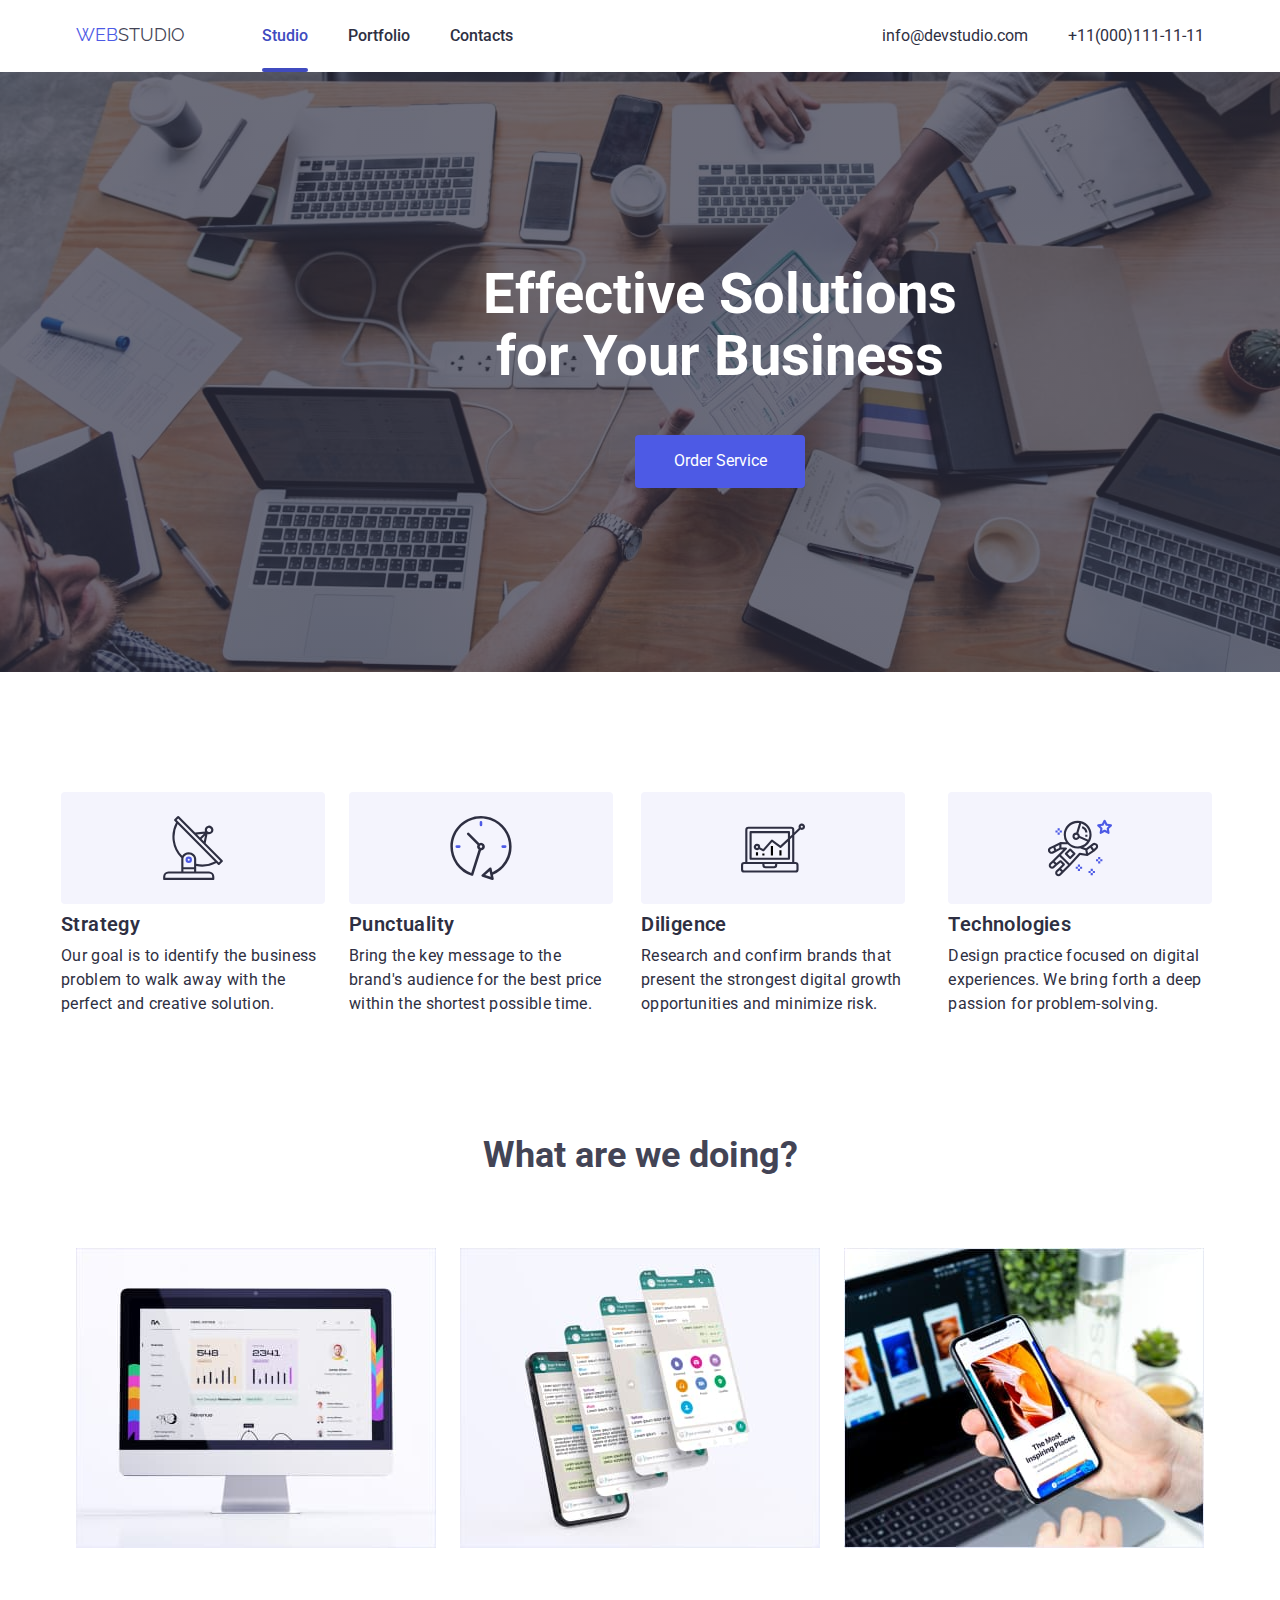
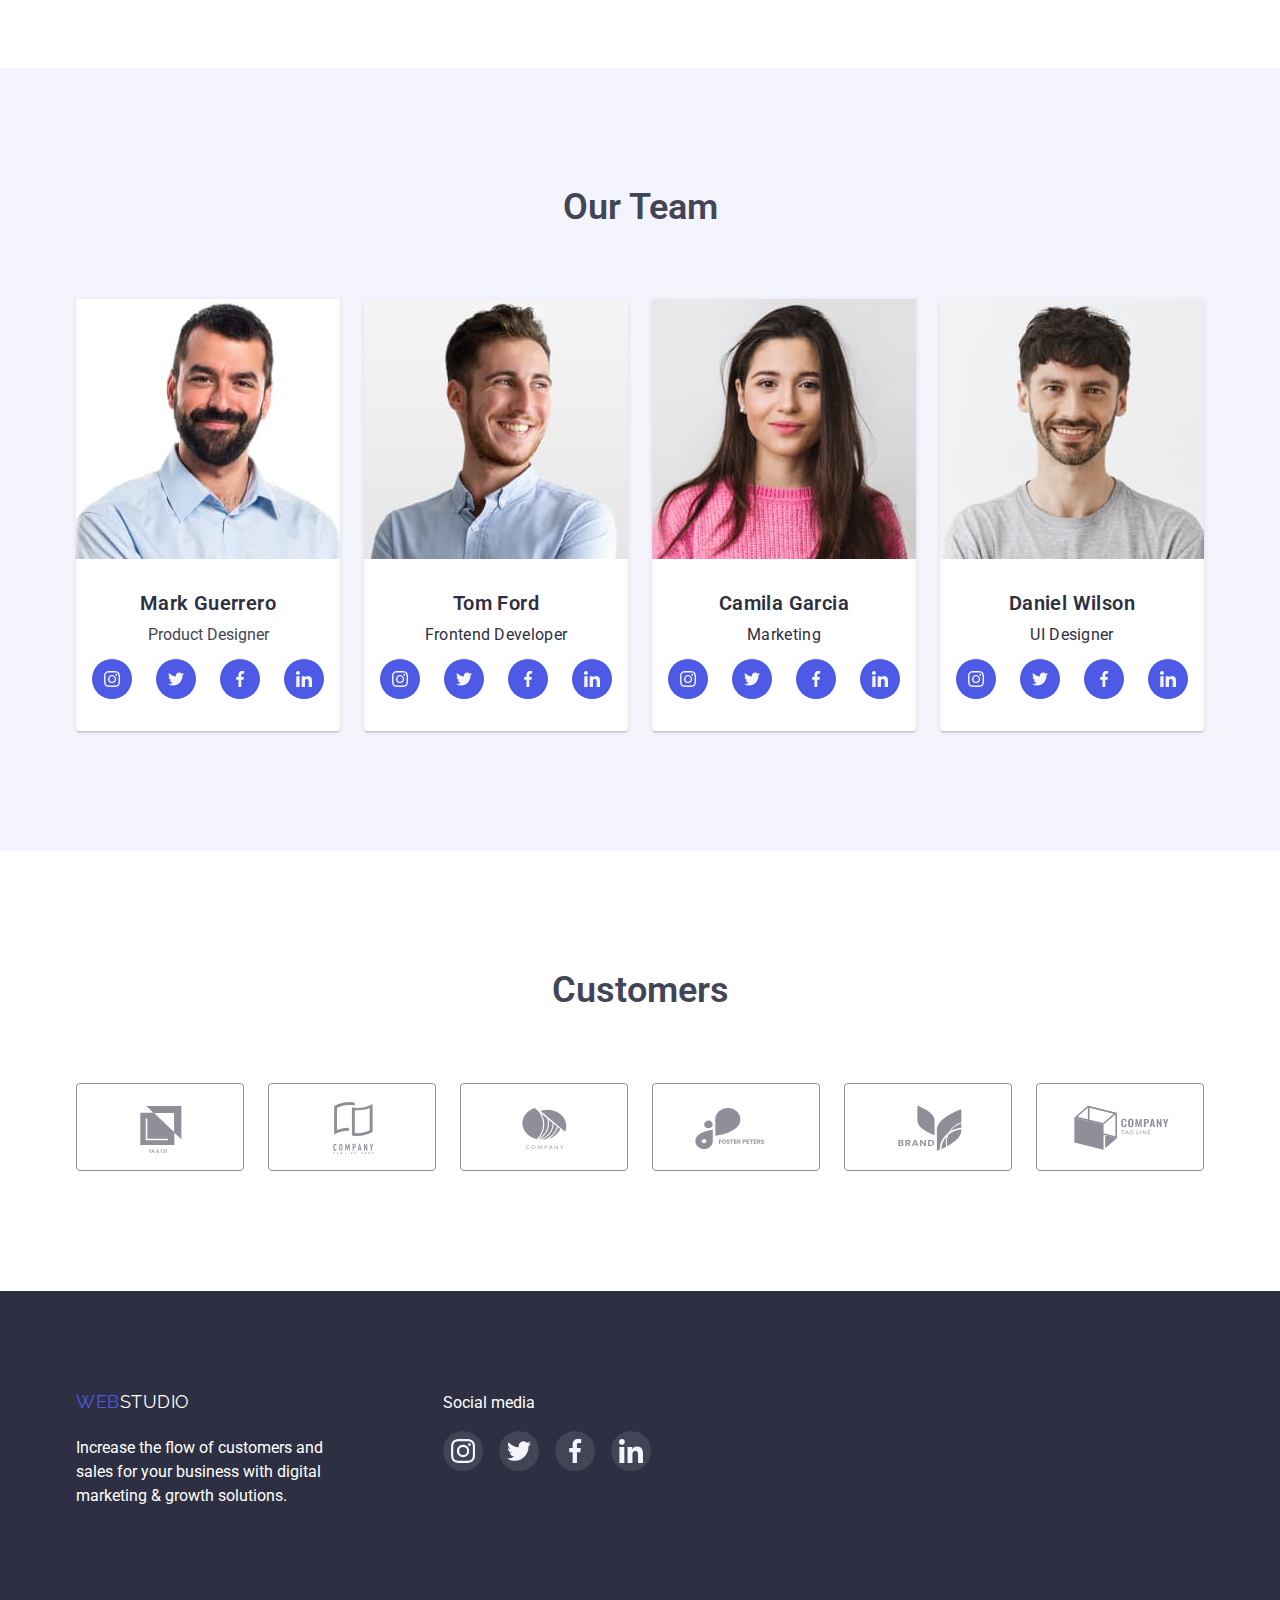
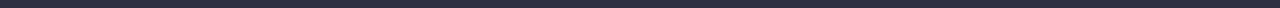
==== index.html @ 30483688 "hw6" ====
<!DOCTYPE html>
<html lang="en">

<head>
    <meta charset="UTF-8">
    <meta http-equiv="X-UA-Compatible" content="IE=edge">
    <meta name="viewport" content="width=device-width, initial-scale=1.0">
    <link rel="preconnect" href="https://fonts.googleapis.com">
    <link rel="preconnect" href="https://fonts.gstatic.com" crossorigin>
    <link
        href="https://fonts.googleapis.com/css2?family=Raleway:wght@800&family=Roboto:wght@400;500;700;900&display=swap"
        rel="stylesheet">
    <link rel="stylesheet"
        href="https://cdnjs.cloudflare.com/ajax/libs/modern-normalize/1.1.0/modern-normalize.min.css" />
    <link rel="stylesheet" href="./css/styles.css">
    <title>Cтудія</title>
</head>

<body>
    <!-- header -->

    <header class="top-line">

        <!-- webstudio -->
        <div class="container">

            <a class="link logo" href="./index.html"><span class="web">WEB</span><span class="studio">STUDIO</span></a>

            <!-- navigation -->

            <nav class="navinline">

                <ul class="navigation-list list">
                    <li class="nav-list-item">
                        <a class="link nav-link active" href="./index.html"><span class="nav-item">Studio</span></a>
                    </li>
                    <li class="nav-list-item">
                        <a class="link nav-link" href="./porfolio.html"><span class="nav-item">Portfolio</span></a>
                    </li>
                    <li class="nav-list-item">
                        <a class="link nav-link" href="/"><span class="nav-item">Contacts</span></a>
                    </li>
                </ul>
            </nav>

            <!-- adress -->

            <ul class="list adress-list">
                <li class="adress-list-item">
                    <a class="link adress-link" href="mailto:info@devstudio.com"><span
                            class="e-mail">info@devstudio.com</span></a>
                </li>
                <li class="adress-list-item">
                    <a class="link adress-link" href="tel:+11(000)1111111"><span
                            class="tel">+11(000)111-11-11</span></a>
                </li>

            </ul>

        </div>


    </header>

    <main>

        <!-- hero -->

        <section class="studio-hero overlay">
            <div class="container">
                <h1 class="studio-hero-header">
                    Effective Solutions <br> for Your Business
                </h1>
                <button data-modal-open type="button" class="button-order-service">
                    Order Service
                </button>
            </div>

            <div data-modal class="backdrop is-hidden">
                <div class="modal">
                    <button data-modal-close type="button" class="modal-button-closer">
                        <svg class="cross">
                            <use href="./img/upd_symbol.svg#icon_cross"></use>
                        </svg>
                    </button>
                    <p class="modal-content">Work in progress!</p>
                </div>

            </div>
        </section>

        <!-- features -->
        <section class="section-features">
            <div class="container">

                <h2 class="invisible-header">features
                </h2>
                <ul class="list feature-list">

                    <li class="feature-list-item">
                        <div class="feature-img">
                            <svg class="icon-feature">
                                <use href="./img/symbol_svg.svg#icon_antenna"></use>
                            </svg>
                        </div>
                        <h3 class="list-header">Strategy</h3>
                        <p class="list-text">Our goal is to identify the business
                            problem to walk away with the perfect and creative solution. </p>
                    </li>
                    <li class="feature-list-item icon-clock">
                        <div class="feature-img">
                            <svg class="icon-feature">
                                <use href="./img/symbol_svg.svg#icon_clock"></use>
                            </svg>
                        </div>
                        <h3 class="list-header">Punctuality</h3>
                        <p class="list-text">Bring the key message to the brand's audience for the best price within the
                            shortest possible
                            time.</p>
                    </li>
                    <li class="feature-list-item icon-diagram">
                        <div class="feature-img">
                            <svg class="icon-feature">
                                <use href="./img/symbol_svg.svg#icon_diagram"></use>
                            </svg>
                        </div>
                        <h3 class="list-header">Diligence</h3>
                        <p class="list-text">Research and confirm brands that present the strongest digital growth
                            opportunities and minimize
                            risk.</p>
                    </li>
                    <li class="feature-list-item icon-astronaut">
                        <div class="feature-img">
                            <svg class="icon-feature">
                                <use href="./img/symbol_svg.svg#icon_astronaut"></use>
                            </svg>
                        </div>
                        <h3 class="list-header">Technologies</h3>
                        <p class="list-text">Design practice focused on digital experiences. We bring forth a deep
                            passion
                            for
                            problem-solving.</p>
                    </li>
                </ul>
            </div>

        </section>

        <section class="section-what">
            <div class="container">
                <h3 class="what-text">What are we doing?</h3>
                <ul class="list what-list">
                    <li class="what-list-item">
                        <img src="./img/image_1.jpg" alt="PC app" width="360">
                    </li>
                    <li class="what-list-item">
                        <img src="./img/image_2.jpg" alt="Mobile app" width="360">
                    </li>
                    <li class="what-list-item">
                        <img src="./img/image_3.jpg" alt="Crossplatform app" width="360">
                    </li>
                </ul>
            </div>

        </section>

        <section class="our-team">
            <div class="container">
                <h2 class="our-team-text">Our Team</h2>
                <ul class="list team-list">
                    <li class="team-member">
                        <img src="./img/Mark_photo.jpg" alt="Photo of Mark Guerrero" width="264">
                        <div class="team-content">
                            <h3 class="list-header">Mark Guerrero</h3>
                            <p class="list-item">Product Designer</p>

                            <ul class="list team-sm-list">
                                <li class="team-sm-list-item"><a href="#" class="team-sm-link"><svg
                                            class="team-link-icon">
                                            <use href="./img/symbol_svg.svg#icon_instagram"></use>
                                        </svg></a>
                                </li>
                                <li class="team-sm-list-item"><a href="#" class="team-sm-link"><svg
                                            class="team-link-icon">
                                            <use href="./img/symbol_svg.svg#icon_twitter"></use>
                                        </svg></a>
                                </li>
                                <li class="team-sm-list-item"><a href="#" class="team-sm-link"><svg
                                            class="team-link-icon">
                                            <use href="./img/symbol_svg.svg#icon_facebook"></use>
                                        </svg></a>
                                </li>
                                <li class="team-sm-list-item"><a href="#" class="team-sm-link"><svg
                                            class="team-link-icon">
                                            <use href="./img/symbol_svg.svg#icon_linkedin"></use>
                                        </svg></a>
                                </li>
                            </ul>

                        </div>
                    </li>
                    <li class="team-member">
                        <img src="./img/Tom_photo.jpg" alt="Photo of Tom Ford" width="264">
                        <div class="team-content">
                            <h3 class="list-header">Tom Ford</h3>
                            <p class="list-text">Frontend Developer</p>
                            <ul class="list team-sm-list">
                                <li class="team-sm-list-item"><a href="#" class="team-sm-link"><svg
                                            class="team-link-icon">
                                            <use href="./img/symbol_svg.svg#icon_instagram"></use>
                                        </svg></a>
                                </li>
                                <li class="team-sm-list-item"><a href="#" class="team-sm-link"><svg
                                            class="team-link-icon">
                                            <use href="./img/symbol_svg.svg#icon_twitter"></use>
                                        </svg></a>
                                </li>
                                <li class="team-sm-list-item"><a href="#" class="team-sm-link"><svg
                                            class="team-link-icon">
                                            <use href="./img/symbol_svg.svg#icon_facebook"></use>
                                        </svg></a>
                                </li>
                                <li class="team-sm-list-item"><a href="#" class="team-sm-link"><svg
                                            class="team-link-icon">
                                            <use href="./img/symbol_svg.svg#icon_linkedin"></use>
                                        </svg></a>
                                </li>
                        </div>
                    </li>
                    <li class="team-member">
                        <img src="./img/Camilia_photo.jpg" alt="Photo of Camila Garcia" width="264">
                        <div class="team-content">
                            <h3 class="list-header">Camila Garcia</h3>
                            <p class="list-text">Marketing</p>
                            <ul class="list team-sm-list">
                                <li class="team-sm-list-item"><a href="#" class="team-sm-link"><svg
                                            class="team-link-icon">
                                            <use href="./img/symbol_svg.svg#icon_instagram"></use>
                                        </svg></a>
                                </li>
                                <li class="team-sm-list-item"><a href="#" class="team-sm-link"><svg
                                            class="team-link-icon">
                                            <use href="./img/symbol_svg.svg#icon_twitter"></use>
                                        </svg></a>
                                </li>
                                <li class="team-sm-list-item"><a href="#" class="team-sm-link"><svg
                                            class="team-link-icon">
                                            <use href="./img/symbol_svg.svg#icon_facebook"></use>
                                        </svg></a>
                                </li>
                                <li class="team-sm-list-item"><a href="#" class="team-sm-link"><svg
                                            class="team-link-icon">
                                            <use href="./img/symbol_svg.svg#icon_linkedin"></use>
                                        </svg></a>
                                </li>
                        </div>
                    </li>
                    <li class="team-member">
                        <img src="./img/Daniel_photo.jpg" alt="Photo of Daniel Wilson" width="264">
                        <div class="team-content">
                            <h3 class="list-header">Daniel Wilson</h3>
                            <p class="list-text">UI Designer</p>
                            <ul class="list team-sm-list">
                                <li class="team-sm-list-item"><a href="#" class="team-sm-link"><svg
                                            class="team-link-icon">
                                            <use href="./img/symbol_svg.svg#icon_instagram"></use>
                                        </svg></a>
                                </li>
                                <li class="team-sm-list-item"><a href="#" class="team-sm-link"><svg
                                            class="team-link-icon">
                                            <use href="./img/symbol_svg.svg#icon_twitter"></use>
                                        </svg></a>
                                </li>
                                <li class="team-sm-list-item"><a href="#" class="team-sm-link"><svg
                                            class="team-link-icon">
                                            <use href="./img/symbol_svg.svg#icon_facebook"></use>
                                        </svg></a>
                                </li>
                                <li class="team-sm-list-item"><a href="#" class="team-sm-link"><svg
                                            class="team-link-icon">
                                            <use href="./img/symbol_svg.svg#icon_linkedin"></use>
                                        </svg></a>
                                </li>
                        </div>
                    </li>
                </ul>
            </div>
        </section>
        <!-- Customers -->
        <section class="customers">
            <div class="container">
                <h2 class="customers-title">Customers</h2>
                <ul class="list customers-list">
                    <li class="customers-item">
                        <a href="#" class="link customers_link">
                            <svg class="cth">
                                <use href="./img/upd_symbol.svg#icon_company_1">
                                </use>
                            </svg>
                        </a>
                    </li>
                    <li class="customers-item"><a href="#" class="link customers_link">
                            <svg class="cth">
                                <use href="./img/symbol_svg.svg#icon_company_2"></use>
                            </svg>
                        </a></li>
                    <li class="customers-item"><a href="#" class="link customers_link">
                            <svg class="cth">
                                <use href="./img/symbol_svg.svg#icon_company_3"></use>
                            </svg>
                        </a></li>
                    <li class="customers-item"><a href="#" class="link customers_link">
                            <svg class="cth">
                                <use href="./img/symbol_svg.svg#icon_company_4"></use>
                            </svg>
                        </a></li>
                    <li class="customers-item"><a href="#" class="link customers_link">
                            <svg class="cth">
                                <use href="./img/symbol_svg.svg#icon_company_5"></use>
                            </svg>
                        </a></li>
                    <li class="customers-item"><a href="#" class="link customers_link">
                            <svg class="cth">
                                <use href="./img/symbol_svg.svg#icon_company_6 "></use>
                            </svg>
                        </a></li>
                </ul>
            </div>
        </section>

    </main>

    <footer class="logo-link-footer">
        <section class="footer-info container">
            <div class=" footer-content">
                <a class="link logo logo-footer" href="./index.html"><span class="web">WEB</span><span
                        class="studiofooter">STUDIO</span></a>
                <p class="footer-paragraph">Increase the flow of customers and <br> sales for your business with digital
                    <br> marketing & growth solutions.
                </p>
            </div>
            <div class="footer-social-media">
                <p class="footer-list-title">Social media</p>
                <ul class="list footer-sm-list">
                    <li class="list footer-sm-item"><a href="#" class="footer-sm-link link">
                            <svg class="icon-footer">
                                <use href="./img/symbol_svg.svg#icon_instagram"></use>
                            </svg>
                        </a></li>
                    <li class="list footer-sm-item"><a href="#" class="footer-sm-link link"><svg class="icon-footer">
                                <use href="./img/symbol_svg.svg#icon_twitter"></use>
                            </svg></a></li>
                    <li class="list footer-sm-item"><a href="#" class="footer-sm-link link"><svg class="icon-footer">
                                <use href="./img/symbol_svg.svg#icon_facebook"></use>
                            </svg></a></li>
                    <li class="list footer-sm-item"><a href="#" class="footer-sm-link link"><svg class="icon-footer">
                                <use href="./img/symbol_svg.svg#icon_linkedin"></use>
                            </svg></a></li>
                </ul>
            </div>
        </section>



    </footer>

    <script src="./js/modal.js"></script>

</body>

</html>
---- css/styles.css ----
/* total */

html {
	box-sizing: border-box;
}

*,
*::before,
*::after {
	box-sizing: inherit;
}

:root {
	--iris: #4d5ae5;
	--navy-blue: #2e2f42;
	--green: #31d0aa;
	--slate: #434455;
	--light-slate: #8e8f99;
	--cornflower: #e7e9fc;
	--cloud: #f4f4fd;
	--order-button-normal: #4d5ae5;
	--order-button-hover: #4d5ae5;
	--order-button-click: #404bbf;
	--blank: #ffffff;
}

.link {
	text-decoration: none;
}

.list {
	list-style: none;
	padding: 0;
	margin: 0;
}

h1,
h2,
h3,
p {
	margin: 0;
}

body {
	background-color: var(--blank);
	font-family: "Roboto", sans-serif;
	font-size: 16px;
	line-height: 1.5;
	color: var(--slate);
}

button {
	font-family: inherit;
	cursor: pointer;
}

img {
	display: block;
}

.container {
	width: 1158px;
	padding: 0 15px;
	margin-left: auto;
	margin-right: auto;
}

/* top-line */

header .container {
	display: flex;
}

/* logo */
/* .top-line {
	position: fixed;
	top: 0;
	left: 50%;
	transform: translate(-50%);
	background-color: var(--blank);
} */
.logo {
	margin: 24px 77px 24px 0;
	/* outline: 1px solid tomato; */
}

.logo-link-footer {
	background-color: var(--navy-blue);
	color: var(--blank);
}

.web {
	color: var(--iris);
	font-family: Raleway, sans-serif;
	font-size: 18px;
	line-height: 1.2;
}

.studio {
	color: var(--slate);
	font-family: Raleway, sans-serif;
	font-size: 18px;
	line-height: 1.2;
}

.studiofooter {
	color: var(--blank);
	font-family: Raleway, sans-serif;
	font-size: 18px;
	line-height: 1.2;
}

/* navigation */
.navigation-list {
	display: flex;
}

/* .navinline {
	outline: 1px solid tomato;
} */
.nav-link {
	color: var(--navy-blue);
	font-family: "Roboto", sans-serif;
	font-weight: 500;
	font-size: 16px;
	line-height: 1.5;
	padding-top: 24px;
	padding-bottom: 24px;
	display: block;
	transition: color 250ms cubic-bezier(0.4, 0, 0.2, 1);
}

.nav-list-item {
	position: relative;
}

.nav-link::after {
	position: absolute;
	bottom: 0;
	content: '';
	display: block;
	width: 100%;
	height: 4px;
	border-radius: 2px;
	transition: background-color 250ms cubic-bezier(0.4, 0, 0.2, 1);
}

.active.nav-link::after {
	background-color: var(--order-button-click);
}

.active {
	color: var(--order-button-click);
}

.nav-list-item:not(:last-child) {
	margin-right: 40px;
}

.nav-link:hover.nav-link::after {
	background-color: var(--iris);
}

.nav-link:focus.nav-link::after {
	background-color: var(--iris);
}

.nav-link:hover,
.nav-link:focus {
	color: var(--iris);
}

.nav-link:active {
	color: var(--iris);
}

/* adress */
.adress-list {
	display: flex;
	margin-left: auto;
}

.adress-link {
	color: var(--navy-blue);
	padding-top: 24px;
	padding-bottom: 24px;
	display: block;
	transition-duration: 250ms;
	transition-timing-function: cubic-bezier(0.4, 0, 0.2, 1);
}

.adress-list-item:not(:last-child) {
	margin-left: 331px;
	margin-right: 40px;
}

.adress-link :hover,
.adress-link :focus {
	color: var(--order-button-normal);
}

/* hero */
.studio-hero .container {
	display: block;
}

.studio-hero {
	background-color: var(--slate);
	text-align: center;
	padding-top: 192px;
	padding-bottom: 192px;
}

.overlay {
	width: 1440px;
	height: 600px;
	margin-left: auto;
	margin-right: auto;
	background-image: linear-gradient(to right, rgba(46, 47, 66, 0.7), rgba(46, 47, 66, 0.7)),
		url(../img/people-office.jpg);
	background-position: center;
	background-repeat: no-repeat;
	background-size: cover;
}

.studio-hero-header {
	color: var(--blank);
	font-family: "Roboto", sans-serif;
	font-weight: 700;
	font-size: 56px;
	line-height: 1.1;
	margin-bottom: 48px;
}

.button-order-service {
	display: block;
	background: var(--order-button-normal);
	font-family: inherit;
	border-radius: 4px;
	color: var(--blank);
	border-radius: 4%;
	cursor: pointer;
	display: block;
	min-width: 170px;
	margin: 0 auto;
	padding: 16px 32px;
	border: 1px solid transparent;
	border-radius: 4px;
	transition: box-shadow 250ms cubic-bezier(0.4, 0, 0.2, 1);

}

.button-order-service:hover,
.button-order-service:focus {
	background: var(--order-button-hover);
	font-family: inherit;
	border-radius: 4px;
	cursor: pointer;
	box-shadow: 0 4px rgba(0, 0, 0, 0.15);
}

.button-order-service:active {
	background: var(--order-button-click);
	font-family: inherit;
	border-radius: 4px;
	cursor: pointer;
}

.backdrop {
	position: fixed;
	top: 0;
	left: 0;
	background-color: rgba(46, 47, 66, 0.4);
	width: 100%;
	height: 100%;
	opacity: 1;
	transition: opacity 250ms cubic-bezier(0.4, 0, 0.2, 1);
}

.backdrop.is-hidden {
	opacity: 0;
	pointer-events: none;
}

.backdrop.is-hidden .modal {
	opacity: 0;
	transition: opacity 250ms cubic-bezier(0.4, 0, 0.2, 1);
}

.modal {
	position: absolute;
	top: 50%;
	left: 50%;
	transform: translate(-50%, -50%);
	width: 408px;
	height: 576px;
	background-color: var(--blank);
	border-radius: 4px;
	border: none;
	box-shadow: 0px 1px 1px rgba(0, 0, 0, 0.14), 0px 1px 3px rgba(0, 0, 0, 0.12), 0px 2px 1px rgba(0, 0, 0, 0.2);
	transition: box-shadow 250ms cubic-bezier(0.4, 0, 0.2, 1), opacity 250ms cubic-bezier(0.4, 0, 0.2, 1)
}

.modal-content {
	margin-top: 150px;
}

.modal-button-closer {
	position: absolute;
	top: 12px;
	right: 12px;
	display: flex;
	height: 24px;
	width: 24px;
	padding: 0;
	margin: 0;
	border-radius: 50%;
	border: 2px solid var(--light-slate);
	fill: var(--light-slate);
	justify-content: center;
	align-items: center;
	transition: fill 250ms cubic-bezier(0.4, 0, 0.2, 1), border 250ms cubic-bezier(0.4, 0, 0.2, 1)
}

.cross {
	width: 8px;
	height: 8px;
}

.modal-button-closer:hover {
	fill: var(--iris);
	border: 2px solid var(--iris);
}


/* FEATURES */


.section-features .container {
	display: flex;
	padding: 120px 0;
}

.feature-img {
	width: 264px;
	height: 112px;
	background-color: var(--cloud);
	padding: 24px 100px;
	border-radius: 4px;
	margin-bottom: 8px;
}

.icon-feature {
	width: 64px;
	height: 64px;
}

.invisible-header,
.invisible-head-one {
	display: none;
	color: rgba(0, 0, 0, 0);
	width: 0%;
	height: 0%;
}

.feature-list {
	display: flex;
}

.feature-list-item:not(:last-child) {
	margin-right: 24px;
}

.list-text {
	font-size: 16px;
	line-height: calc(16 24);
	letter-spacing: 0.02em;
}


/* what are we doing */


.what-text {
	display: block;
	text-align: center;
	font-weight: 700;
	font-size: 36px;
	line-height: 1.1;
	margin-bottom: 72px;
}

.what-list {
	display: flex;
}

.what-list-item:not(:last-child) {
	margin-right: 24px;
}

.list-header {
	color: var(--navy-blue);
	font-weight: 600;
	font-size: 20px;
	line-height: 1.2;
	margin-bottom: 8px;
	letter-spacing: 0.02em;
}

.list-text {
	color: var(--navy-blue);
	font-size: 16px;
	line-height: 1.5;
}

.section-what {
	padding-bottom: 120px;
}


/* our team */


.our-team {
	background-color: var(--cloud);
	padding-top: 120px;
	padding-bottom: 120px;
}

.our-team-text {
	display: block;
	text-align: center;
	font-weight: 600;
	font-size: 36px;
	line-height: 1.1;
}

.team-list {
	display: flex;
	margin-top: 72px;
}

.team-member:not(:last-child) {
	margin-right: 24px;
}

.team-member {
	box-shadow: 0px 2px 1px rgba(46, 47, 66, 0.08),
		0px 1px 1px rgba(46, 47, 66, 0.16),
		0px 1px 6px rgba(46, 47, 66, 0.08);
	border-bottom-left-radius: 4px;
	border-bottom-right-radius: 4px;
}

.team-content {
	padding: 32px 0;
	background-color: var(--blank);
	text-align: center;
	border-bottom-right-radius: 4px;
	border-bottom-left-radius: 4px;
}

.team-sm-list {
	display: flex;
	margin-top: 12px;
	padding-left: 16px;
	padding-right: 16px;

	justify-content: space-between;

}

.team-sm-list-item {
	width: 40px;
	height: 40px;
}

.team-sm-link {
	display: flex;
	align-items: center;
	justify-content: center;
	width: 100%;
	height: 100%;
	background-color: var(--iris);
	border-radius: 50%;
	transition: background-color 250ms cubic-bezier(0.4, 0, 0.2, 1);
}

.team-sm-link:hover,
.team-sm-link:focus {
	background-color: var(--order-button-click);
}

.team-link-icon {
	height: 16px;
	width: 16px;

}

/* Customers */
.customers {
	padding-top: 120px;
	padding-bottom: 120px;
	text-align: center;
}

.customers-title {
	display: block;
	text-align: center;
	font-weight: 600;
	font-size: 36px;
	line-height: 1.1;
	margin-bottom: 72px;
}

.customers-list {
	display: flex;
	justify-content: space-between;
}

.customers-item {
	width: 168px;
	height: 88px;

}

.customers_link {
	display: flex;
	align-items: center;
	justify-content: center;
	width: 100%;
	height: 100%;
	border: 1px solid var(--light-slate);
	border-radius: 4px;
	fill: var(--light-slate);
	transition: fill 250ms cubic-bezier(0.4, 0, 0.2, 1),
		border-color 250ms cubic-bezier(0.4, 0, 0.2, 1);
}

.cth {
	width: 104px;
	height: 56px;

}

.customers_link:hover,
.customers_link:focus {
	fill: var(--iris);
	border-color: var(--iris);
}

/* footer */
.footer-info {
	display: flex;
}

.footer-content {
	padding: 0;
	margin-right: 120px;
}

.logo-footer {
	font-size: 18px;
	line-height: calc(18 21);
	display: flex;
	align-items: center;
	letter-spacing: 0.03em;
	text-transform: uppercase;
	margin-top: 0;
}

.logo-link-footer {
	padding-top: 100px;
	padding-bottom: 100px;
}

.footer-list-title {
	font-family: inherit;
	font-size: 16px;
	line-height: calc(16 24);
}

.footer-sm-list {
	display: flex;
	margin-top: 16px;
}

.footer-sm-item {
	margin-right: 16px;
	width: 40px;
	height: 40px;
}

.footer-sm-item:last-child {
	margin-right: 0;
}

.footer-sm-link {
	display: flex;
	align-items: center;
	justify-content: center;
	width: 100%;
	height: 100%;
	background-color: var(--slate);
	border-radius: 50%;
	transition: background-color 250ms cubic-bezier(0.4, 0, 0.2, 1);
}

.footer-sm-link:hover,
.footer-sm-link:focus {
	background-color: var(--green);
}

.icon-footer {
	width: 24px;
	height: 24px;
}


/* portfolio */


.top-line-portfolio {
	box-shadow: 0 0 1px 0 rgba(46, 47, 66, 0.08), 0px 1px 1px rgba(46, 47, 66, 0.16), 0px 1px 6px rgba(46, 47, 66, 0.08);
}

.portfolio {
	padding-top: 96px;
	padding-bottom: 120px;
}

.button-list {
	display: flex;
	justify-content: center;
	margin-left: auto;
	margin-right: auto;
	margin-bottom: 72px;
}

.button-item:not(:last-child) {
	margin-right: 24px;
}

.portfolio-button {
	border: none;
}

.nav-button-all,
.nav-button-web,
.nav-button-app,
.nav-button-design,
.nav-button-marketing {
	color: var(--order-button-normal);
	background-color: var(--cloud);

	border-radius: 4px;
	font-family: "Roboto", sans-serif;
	font-weight: 500;
	font-size: 16px;
	line-height: 1.5;
	padding: 8px 16px;
	transition: color 250ms cubic-bezier(0.4, 0, 0.2, 1),
		background-color 250ms cubic-bezier(0.4, 0, 0.2, 1),
		box-shadow 250ms cubic-bezier(0.4, 0, 0.2, 1);

}

.nav-button-all:hover,
.nav-button-all:focus,
.nav-button-web:hover,
.nav-button-web:focus,
.nav-button-app:hover,
.nav-button-app:focus,
.nav-button-design:hover,
.nav-button-design:focus,
.nav-button-marketing:hover,
.nav-button-marketing:focus {
	color: var(--blank);
	background-color: var(--order-button-normal);
	box-shadow: 0px 3px 1px rgba(0, 0, 0, 0.1), 0px 2px 1px rgba(0, 0, 0, 0.08), 0px 2px 2px rgba(0, 0, 0, 0.12);
	border-radius: 4px;
	cursor: pointer;
	border: none;
	box-shadow: 0px 2px 2px rgba(0, 0, 0, 0.12),
		0px 2px 1px rgba(0, 0, 0, 0.08),
		0px 3px 1px rgba(0, 0, 0, 0.1);

}

.products-list {
	display: flex;
	flex-wrap: wrap;
}

.product-list-item {
	margin-right: 24px;
	margin-bottom: 48px;
}

.product-list-item:nth-child(3n) {
	margin-right: 0;
}

.product-list-item:nth-last-child(-n + 3) {
	margin-bottom: 0;
}

.product-link {
	display: block;
	width: 100%;
	height: 100%;
	transition: box-shadow 250ms cubic-bezier(0.4, 0, 0.2, 1);
}

.card_overlay {
	position: relative;
	overflow: hidden;
}

.card_overlay_text {
	position: absolute;
	width: 100%;
	height: 100%;
	padding-top: 40px;
	padding-left: 32px;
	padding-right: 32px;
	color: var(--cloud);
	background-color: rgba(77, 90, 229, 0.8);
	top: 0;
	left: 0;
	/* opacity: 0; */
	transform: translateY(100%);
	transition-duration: 250ms;
	transition-timing-function: cubic-bezier(0.4, 0, 0.2, 1);
}

.product-link:hover,
.product-link:focus {
	box-shadow: 0 1px 1px rgba(46, 47, 66, 0.08),
		0 1px 1px rgba(46, 47, 66, 0.16),
		0 1px 6px rgba(46, 47, 66, 0.08);

}

.product-link:hover .card_overlay_text {
	/* opacity: 1; */
	transform: translateY(0);
}

.product-link:focus .card_overlay_text {
	transform: translateY(0);
}

.product-name {
	color: var(--navy-blue);
	font-weight: 600;
	font-size: 20px;
	line-height: 1.2;
	letter-spacing: 0.02em;
}

.product-type {
	color: var(--navy-blue);
	font-size: 16px;
	line-height: 1.5;
}

.product-content {
	width: 360px;
	padding-top: 32px;
	padding-bottom: 32px;
	padding-left: 16px;
	border: 0.5px solid #f4f4fd;
	box-shadow: 0px 1px 6px rgba(46, 47, 66, 0.08);
	border-top: 0;
}
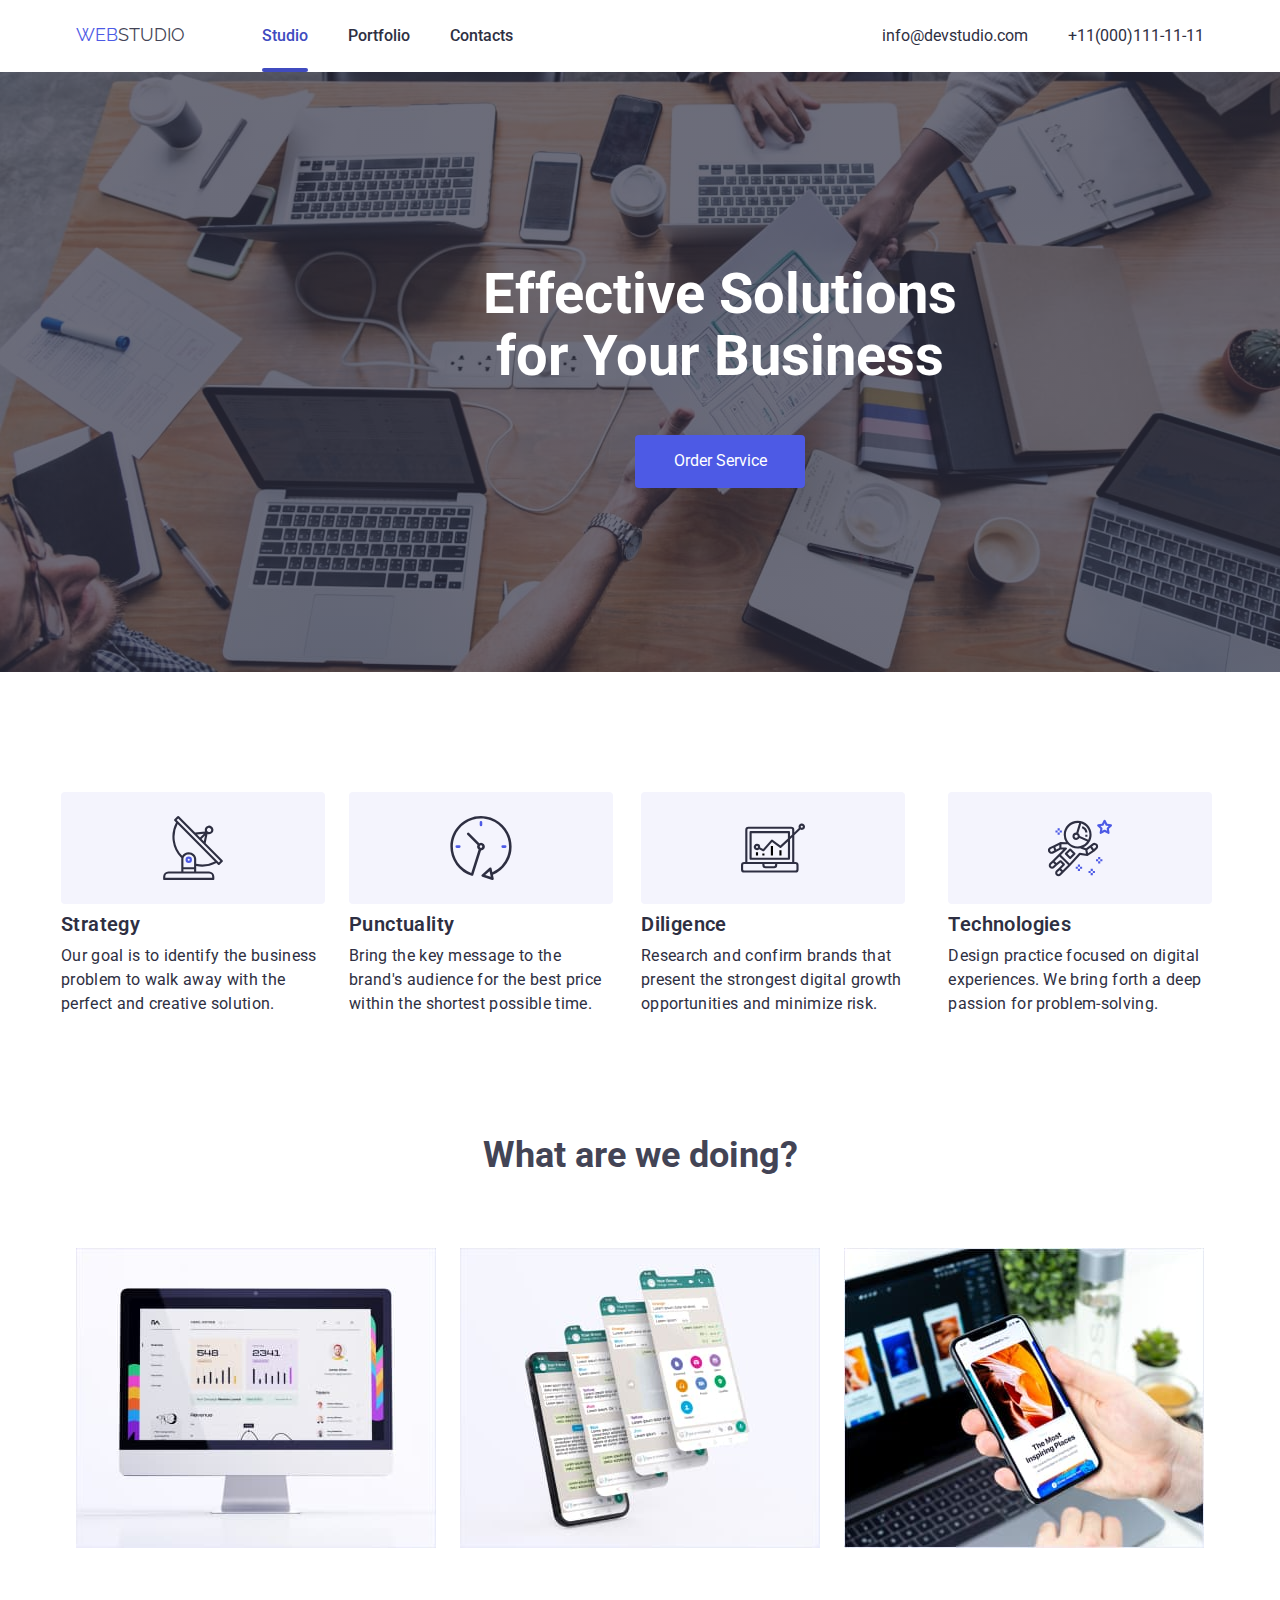
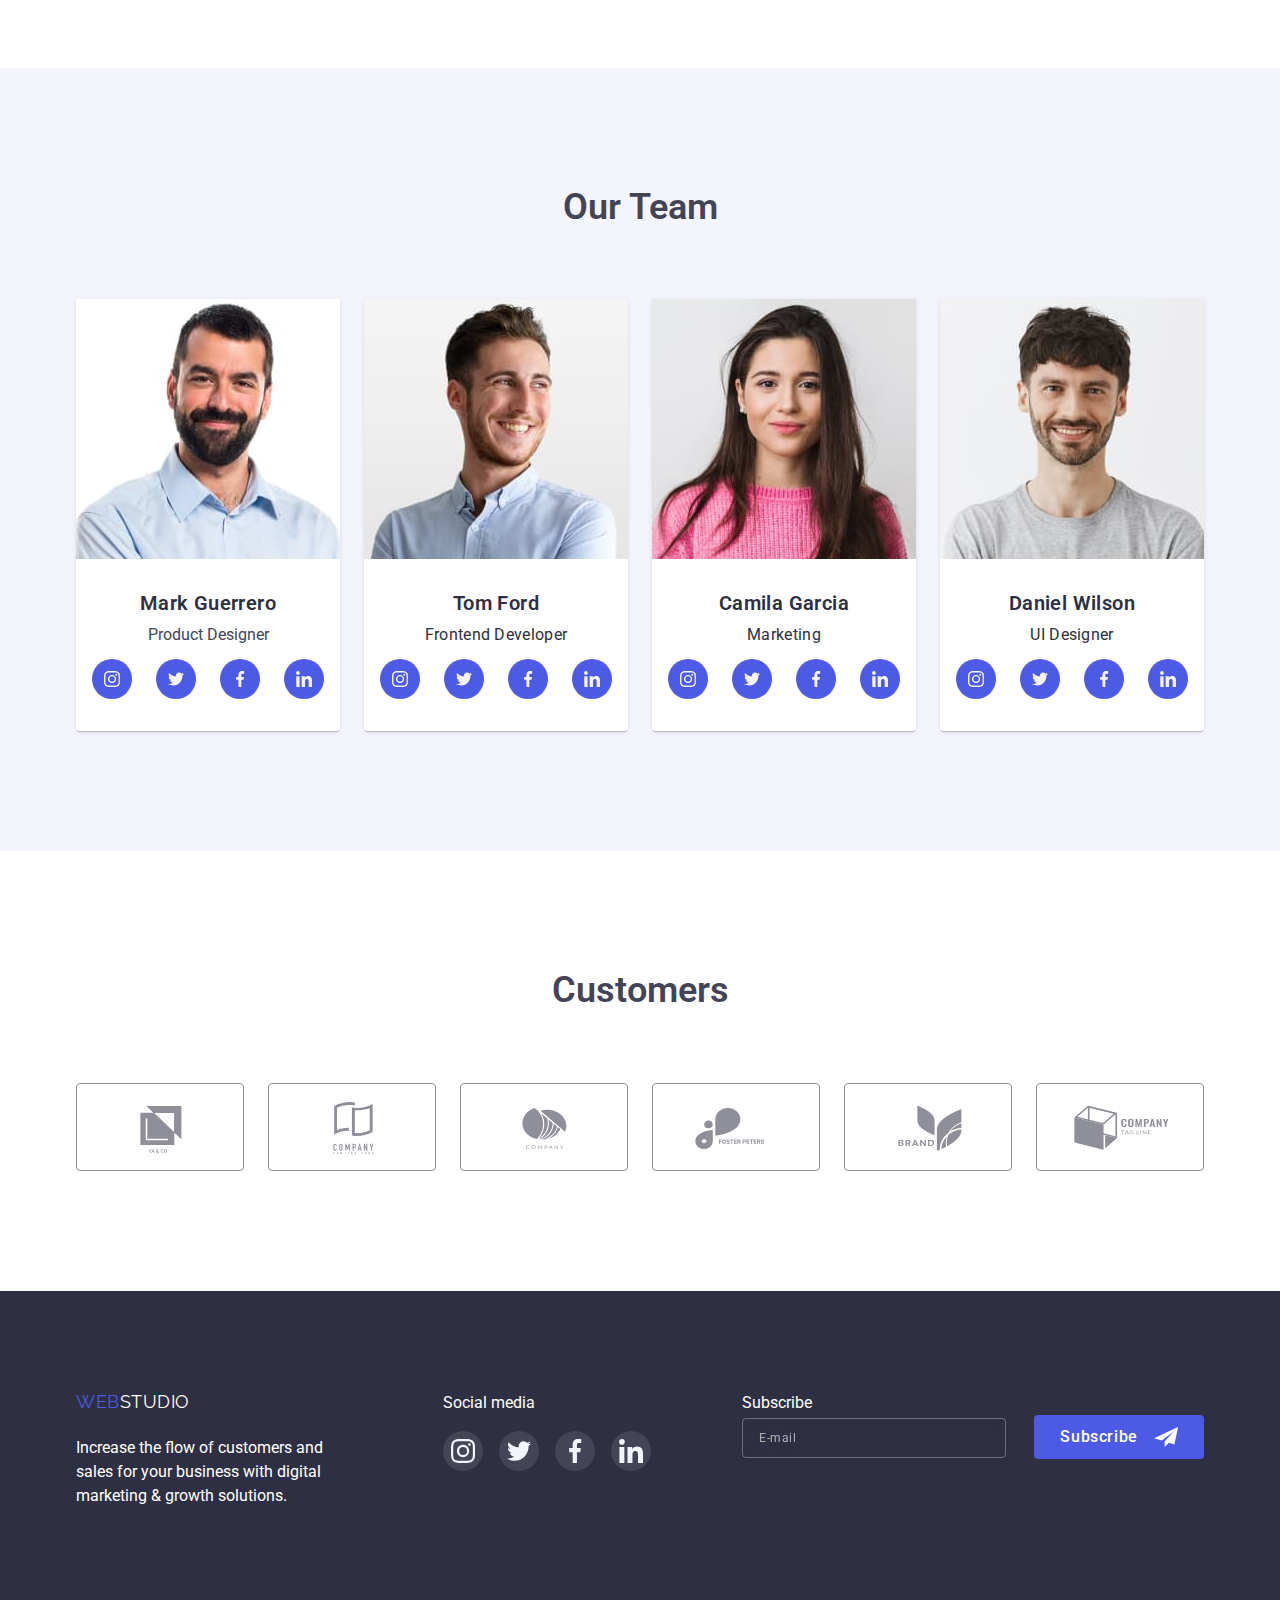
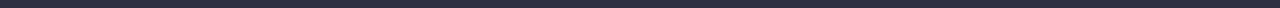
==== commit 9dd90146: "fin?" ====
--- a/index.html
+++ b/index.html
@@ -83,11 +83,56 @@
                             <use href="./img/upd_symbol.svg#icon_cross"></use>
                         </svg>
                     </button>
-                    <p class="modal-content">Work in progress!</p>
+
+                    <form class="form">
+                        <b class="modal-header">Leave your contact and we will call you back</b>
+                        <div class="field_group">
+                            <div class="form_field">
+                                <label for="name" class="form_label">Name</label>
+                                <div class="input-field">
+                                    <input type="text" id="name" name="User_name" class="form_input">
+                                    <svg class="icon_person">
+                                        <use href="./img/svgomg icons/upd_symbol.svg#icon_person"></use>
+                                    </svg>
+                                </div>
+                            </div>
+                            <div class="form_field">
+                                <label for="tel" class="form_label">Phone</label>
+                                <div class="input-field">
+                                    <input type="tel" id="tel" name="User_phone" class="form_input">
+                                    <svg class="icon_tel">
+                                        <use href="./img/svgomg icons/upd_symbol.svg#icon_tel"></use>
+                                    </svg>
+                                </div>
+                            </div>
+                            <div class="form_field">
+                                <label for="email" class="form_label">Email</label>
+                                <div class="input-field">
+                                    <input type="email" id="email" name="User_email" class="form_input">
+                                    <svg class="icon_mail">
+                                        <use href="./img/svgomg icons/upd_symbol.svg#icon_mail"></use>
+                                    </svg>
+                                </div>
+                            </div>
+                            <div class="form_field">
+                                <label for="textarea" class="form_label">Comment</label>
+                                <textarea name="Comment" id="textarea" placeholder="Input text"
+                                    class="form_comment"></textarea>
+                            </div>
+                            <div class="form_field_check">
+                                <input type="checkbox" name="agreement" value="" id="agreement" class="check__input">
+                                <span class="check__box"></span>
+                                <label for="agreement" class="policy_label">I accept
+                                    the terms and conditions of the <a href="#">Privacy Policy</a></label>
+                            </div>
+                        </div>
+                        <button type="submit" class="send__btn">Send</button>
+                    </form>
                 </div>
 
             </div>
         </section>
+
 
         <!-- features -->
         <section class="section-features">
@@ -358,6 +403,17 @@
                             </svg></a></li>
                 </ul>
             </div>
+            <div class="box-subscribe">
+                <p class="footer-header">Subscribe</p>
+                <form>
+                    <input class="input-email" type="email" name="subscribe" placeholder="E-mail" />
+                    <button class="button-subscribe" type="submit">Subscribe
+                        <svg class="subscribe-icon">
+                            <use href="./img/symbol-upd-2.svg#icon_send"></use>
+                        </svg>
+                    </button>
+                </form>
+            </div>
         </section>
 
 
--- a/css/styles.css
+++ b/css/styles.css
@@ -298,25 +298,24 @@
 	border-radius: 4px;
 	border: none;
 	box-shadow: 0px 1px 1px rgba(0, 0, 0, 0.14), 0px 1px 3px rgba(0, 0, 0, 0.12), 0px 2px 1px rgba(0, 0, 0, 0.2);
-	transition: box-shadow 250ms cubic-bezier(0.4, 0, 0.2, 1), opacity 250ms cubic-bezier(0.4, 0, 0.2, 1)
-}
-
-.modal-content {
-	margin-top: 150px;
-}
+	transition: box-shadow 250ms cubic-bezier(0.4, 0, 0.2, 1), opacity 250ms cubic-bezier(0.4, 0, 0.2, 1);
+
+}
+
+
 
 .modal-button-closer {
 	position: absolute;
-	top: 12px;
-	right: 12px;
+	top: 24px;
+	right: 24px;
 	display: flex;
 	height: 24px;
 	width: 24px;
 	padding: 0;
 	margin: 0;
 	border-radius: 50%;
-	border: 2px solid var(--light-slate);
-	fill: var(--light-slate);
+	border: 1px solid rgba(0, 0, 0, 0.1);
+	fill: var(--navy-blue);
 	justify-content: center;
 	align-items: center;
 	transition: fill 250ms cubic-bezier(0.4, 0, 0.2, 1), border 250ms cubic-bezier(0.4, 0, 0.2, 1)
@@ -327,11 +326,180 @@
 	height: 8px;
 }
 
+.modal-button-closer:focus {
+	fill: var(--iris);
+	outline: none;
+}
+
 .modal-button-closer:hover {
 	fill: var(--iris);
-	border: 2px solid var(--iris);
-}
-
+
+}
+
+.form {
+	display: block;
+	padding: 72px 24px 24px 24px;
+}
+
+.modal_header {
+	display: flex;
+	width: 100%;
+	font-family: "Roboto", sans-serif;
+	font-size: 16px;
+	line-height: 1.5;
+	letter-spacing: 0.02em;
+
+
+}
+
+.field_group {
+	margin-top: 14px;
+
+}
+
+.form_field {
+	margin-top: 8px;
+}
+
+.form_field input {
+	width: 100%;
+	margin: 0;
+	height: 40px;
+	border-radius: 4px;
+	border: 1px solid rgba(33, 33, 33, 0.2);
+	padding-top: 11px;
+	padding-right: 11px;
+	padding-bottom: 11px;
+	padding-left: 38px;
+
+}
+
+.form_field textarea {
+	resize: none;
+	width: 100%;
+	height: 120px;
+	border-radius: 4px;
+	border: 1px solid rgba(33, 33, 33, 0.2);
+	padding: 8px 16px;
+}
+
+.form_field textarea::placeholder {
+	color: rgba(117, 117, 117, 0.5);
+	font-size: 12px;
+	line-height: calc(16/12);
+}
+
+.form_label {
+	display: flex;
+	color: var(--light-slate);
+	font-family: "Roboto", sans-serif;
+	font-weight: 400;
+	font-size: 12px;
+	line-height: 1.17;
+	margin-bottom: 4px;
+}
+
+.input-field {
+	position: relative;
+}
+
+.icon_person {
+	position: absolute;
+	top: 14px;
+	left: 19px;
+	width: 12px;
+	height: 12px;
+	fill: var(--light-slate);
+}
+
+.icon_tel {
+	position: absolute;
+	top: 14px;
+	left: 16px;
+	width: 12px;
+	height: 12px;
+	fill: var(--light-slate);
+}
+
+.icon_mail {
+	position: absolute;
+	top: 14px;
+	left: 17px;
+	width: 15px;
+	height: 12px;
+	fill: var(--light-slate);
+}
+
+.form_field input:focus~.icon_person {
+	fill: var(--iris);
+}
+
+.form_field input:focus~.icon_tel {
+	fill: var(--iris);
+}
+
+.form_field input:focus~.icon_mail {
+	fill: var(--iris);
+}
+
+.form_field input:focus {
+	border: 1px solid var(--iris);
+	outline: none;
+}
+
+.form_field textarea:focus {
+	border: 1px solid var(--iris);
+	outline: none;
+}
+
+.form_field_check {
+	position: relative;
+	width: 100%;
+	margin-top: 6px;
+}
+
+.policy_label {
+	display: inline-block;
+	position: relative;
+	width: 100%;
+	font-size: 12px;
+	line-height: 1.17;
+	letter-spacing: 0.04em;
+	margin-left: ;
+}
+
+.check__input {
+	position: absolute;
+	appearance: none;
+	-webkit-appearance: none;
+	-moz-appearance: none;
+}
+
+.check__box {
+	position: absolute;
+	width: 16px;
+	height: 16px;
+	top: 50%;
+	left: 0;
+	transform: translateY(-50%);
+	background-image: url(/img/uncheck.svg);
+}
+
+.check__input:checked+.check__box {
+	background-image: url(/img/check.svg);
+	background-color: var(--iris);
+	border-radius: 2px;
+}
+
+.send__btn {
+	margin-top: 16px;
+	width: 169px;
+	height: 56px;
+	background-color: var(--iris);
+	color: var(--blank);
+	border: none;
+	border-radius: 4px;
+}
 
 /* FEATURES */
 
@@ -614,6 +782,90 @@
 .icon-footer {
 	width: 24px;
 	height: 24px;
+}
+
+/* footer form */
+.box-subscribe label {
+	width: 264px;
+}
+
+.input-email:focus {
+	border: 1px solid rgb(151, 71, 255);
+	outline: transparent;
+}
+
+.input-email {
+	font-family: "Roboto",
+		sans-serif;
+	;
+	background-color: inherit;
+	padding-left: 16px;
+	height: 40px;
+	width: 264px;
+	color: rgba(255, 255, 255, 0.6);
+	line-height: calc(24/12);
+	font-size: 12px;
+	letter-spacing: 0.04em;
+	border: 1px solid rgba(255, 255, 255, 0.3);
+	filter: drop-shadow(0px 4px 4px rgba(0, 0, 0, 0.15));
+	border-radius: 4px;
+	outline: none;
+	transition: filter 250ms cubic-bezier(0.4, 0, 0.2, 1),
+		border 250ms cubic-bezier(0.4, 0, 0.2, 1);
+}
+
+.input-email::placeholder {
+	font-family: "Roboto",
+		sans-serif;
+	;
+	line-height: calc(24/12);
+	font-size: 12px;
+	letter-spacing: 0.04em;
+	color: rgba(255, 255, 255, 0.6);
+}
+
+.box-subscribe {
+	margin-left: auto;
+}
+
+.subscribe-icon {
+	width: 24px;
+	height: 20px;
+	margin-left: 16px;
+	display: flex;
+	justify-content: center;
+	align-items: center;
+}
+
+.button-subscribe:hover {
+	background-color: var(--order-button-click);
+	box-shadow: 0px 4px 4px rgba(0, 0, 0, 0.15);
+	border-radius: 4px;
+}
+
+.button-subscribe {
+	display: inline-flex;
+	background-color: var(--iris);
+	color: var(--blank);
+	margin-left: 24px;
+	padding-top: 8px;
+	padding-left: 24px;
+	padding-right: 24px;
+	padding-bottom: 8px;
+	border-radius: 4px;
+	border-color: transparent;
+	font-size: 16px;
+	justify-content: center;
+	align-items: center;
+	font-family: "Roboto",
+		sans-serif;
+	font-weight: 500;
+	letter-spacing: 0.04em;
+	line-height: calc(24 / 16);
+	cursor: pointer;
+	transition: background-color 250ms cubic-bezier(0.4, 0, 0.2, 1),
+		box-shadow 250ms cubic-bezier(0.4, 0, 0.2, 1),
+		border-radius 250ms cubic-bezier(0.4, 0, 0.2, 1);
 }
 
 
